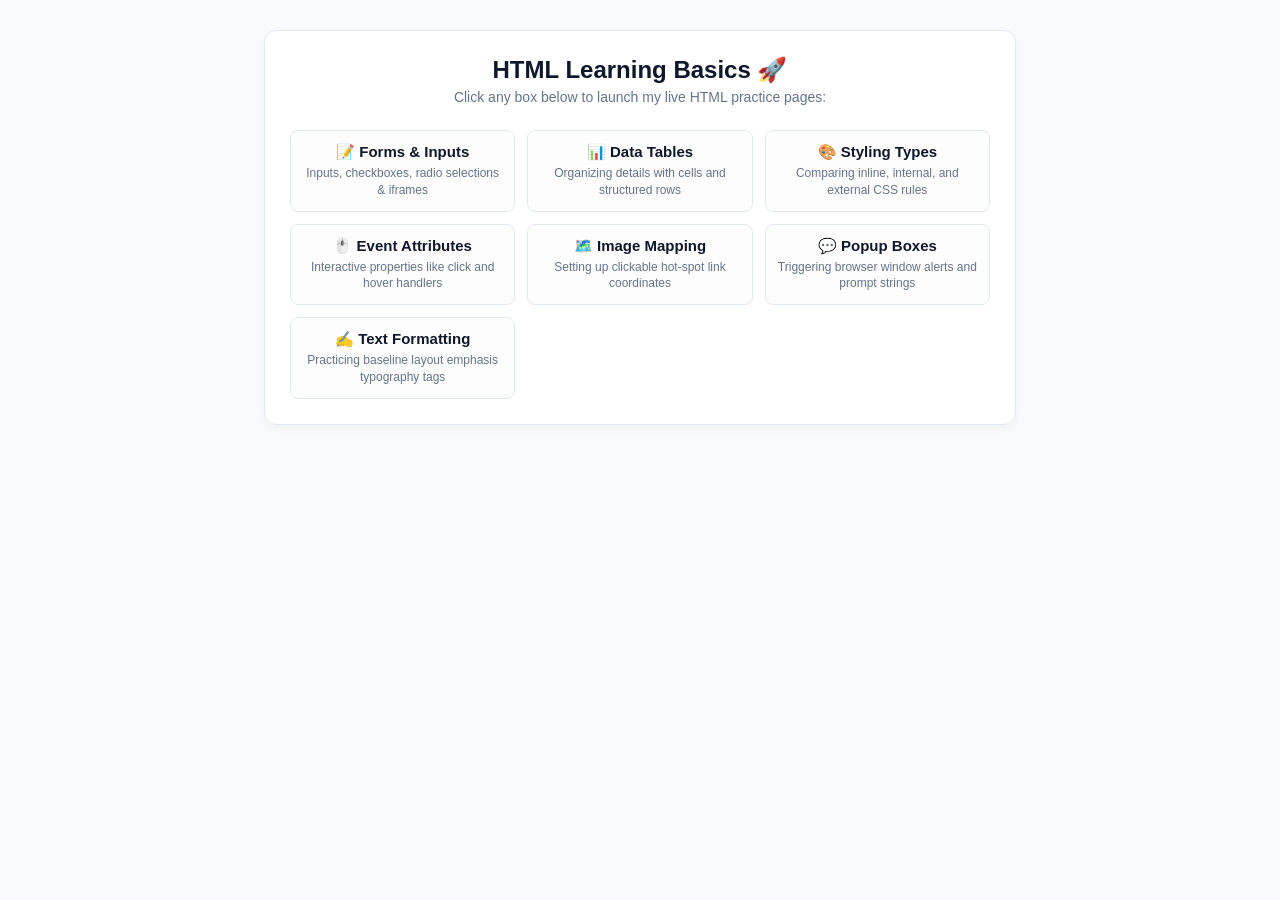
==== index.html @ a05ef68d "Add README file with HTML Learning Basics links" ====
<!DOCTYPE html>
<html lang="en">
<head>
    <meta charset="UTF-8">
    <meta name="viewport" content="width=device-width, initial-scale=1.0">
    <title>HTML Learning Basics</title>
    <style>
        body { font-family: 'Segoe UI', Arial, sans-serif; background-color: #f8fafc; margin: 0; padding: 30px 15px; color: #1e293b; }
        .container { max-width: 700px; margin: 0 auto; background: white; padding: 25px; border-radius: 12px; box-shadow: 0 4px 10px rgba(0,0,0,0.04); border: 1px solid #e2e8f0; }
        h1 { text-align: center; color: #0f172a; margin-top: 0; margin-bottom: 5px; font-size: 24px; }
        p.subtitle { text-align: center; color: #64748b; margin-bottom: 25px; font-size: 14px; margin-top: 0; }
        
        /* Small Simple Grid Layout */
        .grid { display: grid; grid-template-columns: repeat(auto-fit, minmax(200px, 1fr)); gap: 12px; }
        
        /* Small Compact Dashboard Items */
        .card { background: #fdfdfd; padding: 12px; border-radius: 8px; border: 1px solid #e2e8f0; text-align: center; transition: all 0.2s ease; text-decoration: none; display: block; }
        .card:hover { background: #f1f5f9; border-color: #cbd5e1; transform: translateY(-2px); }
        .card h3 { margin: 0 0 4px 0; color: #0f172a; font-size: 15px; }
        .card p { color: #64748b; font-size: 12px; margin: 0; line-height: 1.4; }
    </style>
</head>
<body>

<div class="container">
    <h1>HTML Learning Basics 🚀</h1>
    <p class="subtitle">Click any box below to launch my live HTML practice pages:</p>
    
    <div class="grid">
        <!-- 1 -->
        <a href="html/index.html" class="card">
            <h3>📝 Forms & Inputs</h3>
            <p>Inputs, checkboxes, radio selections & iframes</p>
        </a>

        <!-- 2 -->
        <a href="external.html" class="card">
            <h3>📊 Data Tables</h3>
            <p>Organizing details with cells and structured rows</p>
        </a>

        <!-- 3 -->
        <a href="htmlfile.html" class="card">
            <h3>🎨 Styling Types</h3>
            <p>Comparing inline, internal, and external CSS rules</p>
        </a>

        <!-- 4 -->
        <a href="image ans text.html" class="card">
            <h3>🖱️ Event Attributes</h3>
            <p>Interactive properties like click and hover handlers</p>
        </a>

        <!-- 5 -->
        <a href="image mapping.html" class="card">
            <h3>🗺️ Image Mapping</h3>
            <p>Setting up clickable hot-spot link coordinates</p>
        </a>

        <!-- 6 -->
        <a href="popupboxes.html" class="card">
            <h3>💬 Popup Boxes</h3>
            <p>Triggering browser window alerts and prompt strings</p>
        </a>

        <!-- 7 -->
        <a href="practical.html" class="card">
            <h3>✍️ Text Formatting</h3>
            <p>Practicing baseline layout emphasis typography tags</p>
        </a>
    </div>
</div>

</body>
</html>
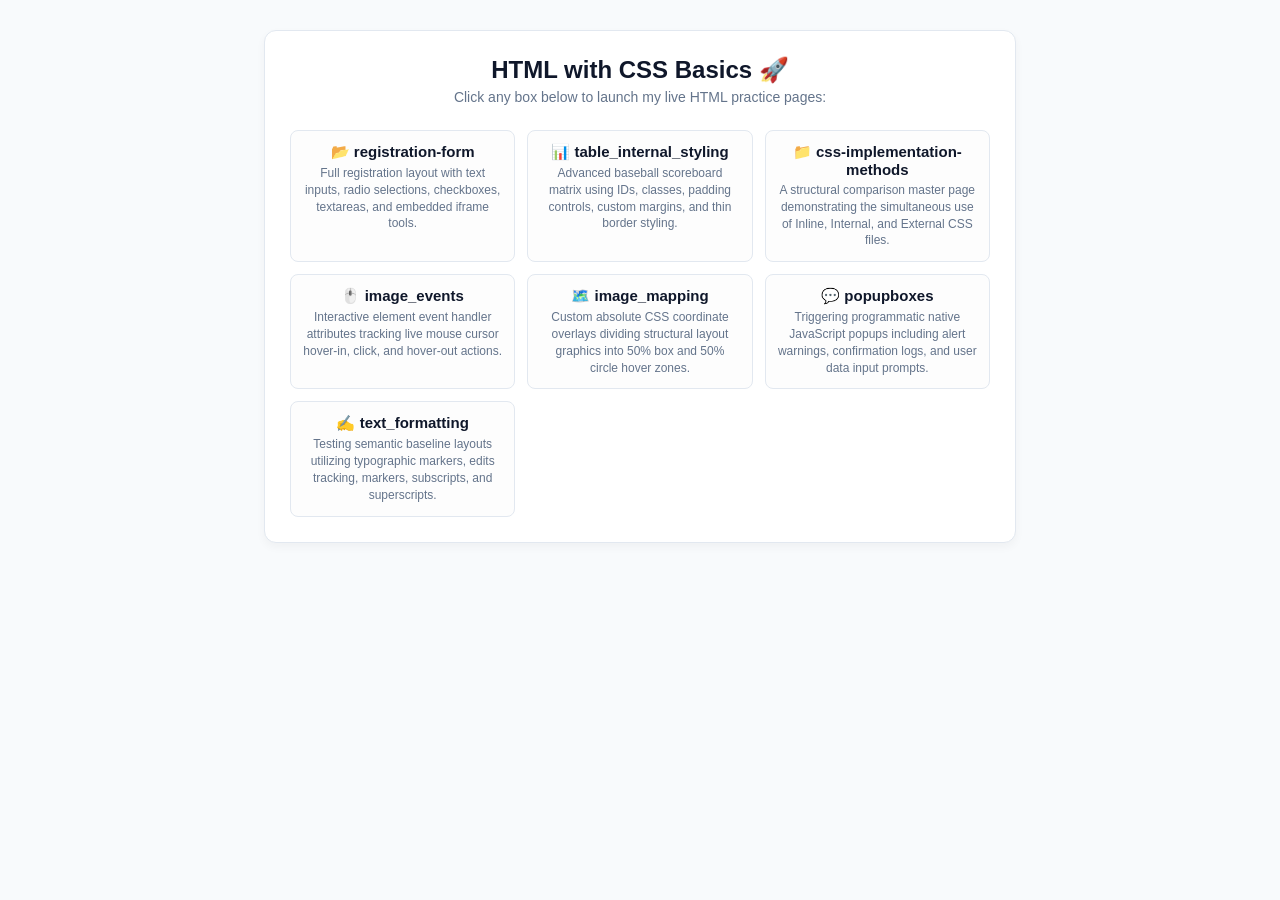
==== commit 0d0f9159: "Refactor file structure and update README with correct module links" ====
--- a/index.html
+++ b/index.html
@@ -3,7 +3,7 @@
 <head>
     <meta charset="UTF-8">
     <meta name="viewport" content="width=device-width, initial-scale=1.0">
-    <title>HTML Learning Basics</title>
+    <title>HTML with CSS Basics</title>
     <style>
         body { font-family: 'Segoe UI', Arial, sans-serif; background-color: #f8fafc; margin: 0; padding: 30px 15px; color: #1e293b; }
         .container { max-width: 700px; margin: 0 auto; background: white; padding: 25px; border-radius: 12px; box-shadow: 0 4px 10px rgba(0,0,0,0.04); border: 1px solid #e2e8f0; }
@@ -23,53 +23,55 @@
 <body>
 
 <div class="container">
-    <h1>HTML Learning Basics 🚀</h1>
+    <!-- Updated Title to match your exact parent folder workspace name -->
+    <h1>HTML with CSS Basics 🚀</h1>
     <p class="subtitle">Click any box below to launch my live HTML practice pages:</p>
     
     <div class="grid">
-        <!-- 1 -->
-        <a href="html/index.html" class="card">
-            <h3>📝 Forms & Inputs</h3>
-            <p>Inputs, checkboxes, radio selections & iframes</p>
+        <!-- 1: registration-form -->
+        <a href="registration-form/index.html" class="card">
+            <h3>📂 registration-form</h3>
+            <p>Full registration layout with text inputs, radio selections, checkboxes, textareas, and embedded iframe tools.</p>
         </a>
 
-        <!-- 2 -->
-        <a href="external.html" class="card">
-            <h3>📊 Data Tables</h3>
-            <p>Organizing details with cells and structured rows</p>
+        <!-- 2: table_internal_styling -->
+        <a href="table_internal_styling.html" class="card">
+            <h3>📊 table_internal_styling</h3>
+            <p>Advanced baseball scoreboard matrix using IDs, classes, padding controls, custom margins, and thin border styling.</p>
         </a>
 
-        <!-- 3 -->
-        <a href="htmlfile.html" class="card">
-            <h3>🎨 Styling Types</h3>
-            <p>Comparing inline, internal, and external CSS rules</p>
+        <!-- 3: css-implementation-methods -->
+        <a href="css-implementation-methods/index.html" class="card">
+            <h3>📁 css-implementation-methods</h3>
+            <p>A structural comparison master page demonstrating the simultaneous use of Inline, Internal, and External CSS files.</p>
         </a>
 
-        <!-- 4 -->
-        <a href="image ans text.html" class="card">
-            <h3>🖱️ Event Attributes</h3>
-            <p>Interactive properties like click and hover handlers</p>
+        <!-- 4: image_events -->
+        <a href="image_events.html" class="card">
+            <h3>🖱️ image_events</h3>
+            <p>Interactive element event handler attributes tracking live mouse cursor hover-in, click, and hover-out actions.</p>
         </a>
 
-        <!-- 5 -->
-        <a href="image mapping.html" class="card">
-            <h3>🗺️ Image Mapping</h3>
-            <p>Setting up clickable hot-spot link coordinates</p>
+        <!-- 5: image_mapping -->
+        <a href="image_mapping.html" class="card">
+            <h3>🗺️ image_mapping</h3>
+            <p>Custom absolute CSS coordinate overlays dividing structural layout graphics into 50% box and 50% circle hover zones.</p>
         </a>
 
-        <!-- 6 -->
+        <!-- 6: popupboxes -->
         <a href="popupboxes.html" class="card">
-            <h3>💬 Popup Boxes</h3>
-            <p>Triggering browser window alerts and prompt strings</p>
+            <h3>💬 popupboxes</h3>
+            <p>Triggering programmatic native JavaScript popups including alert warnings, confirmation logs, and user data input prompts.</p>
         </a>
 
-        <!-- 7 -->
-        <a href="practical.html" class="card">
-            <h3>✍️ Text Formatting</h3>
-            <p>Practicing baseline layout emphasis typography tags</p>
+        <!-- 7: text_formatting -->
+        <a href="text_formatting.html" class="card">
+            <h3>✍️ text_formatting</h3>
+            <p>Testing semantic baseline layouts utilizing typographic markers, edits tracking, markers, subscripts, and superscripts.</p>
         </a>
     </div>
 </div>
 
 </body>
 </html>
+
